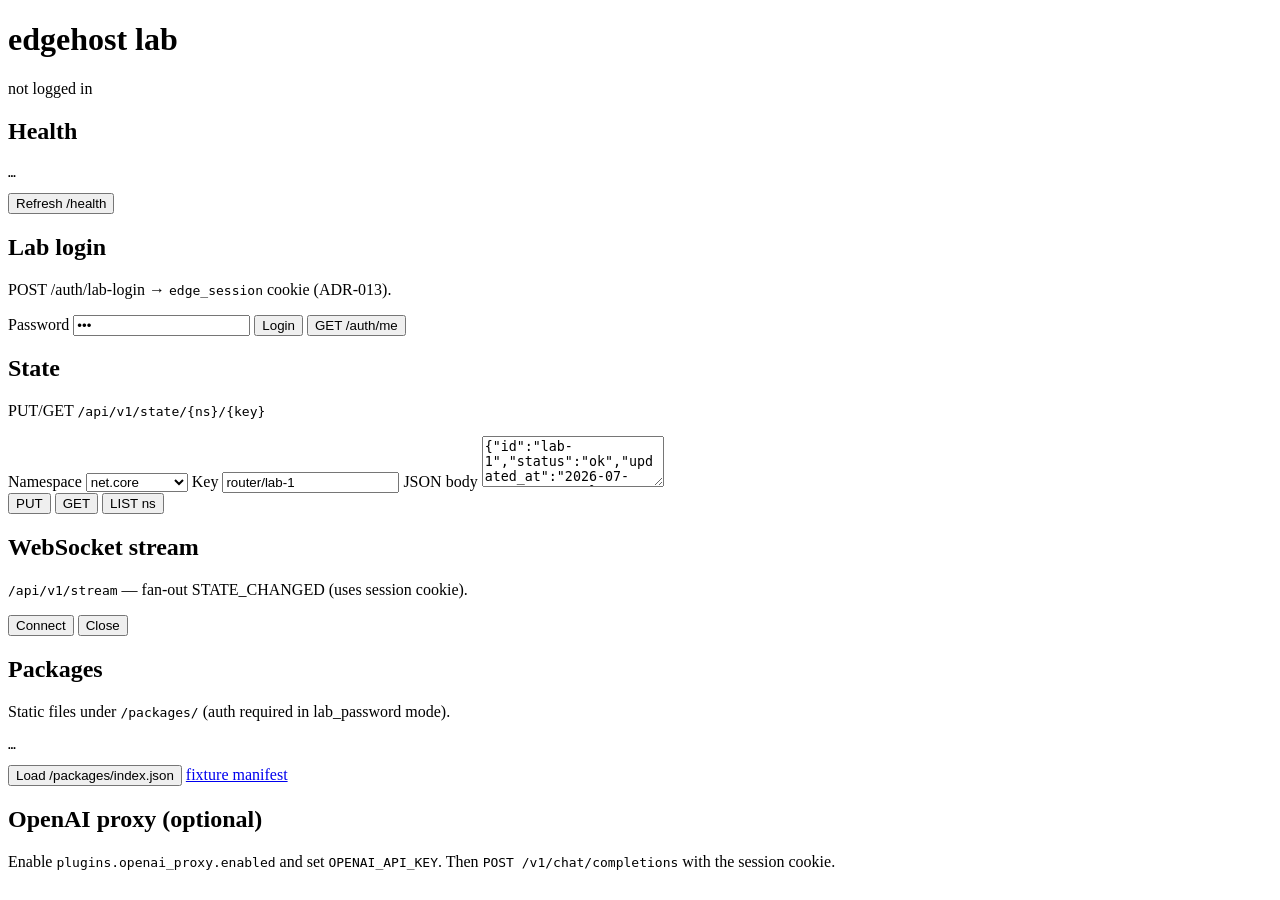
==== spa/index.html @ 2ff58ebe "Lab E2E: lab config, SPA console, fixture packages, smoke script Adds a vertical lab path: lab_passw" ====
<!DOCTYPE html>
<html lang="en">
<head>
  <meta charset="utf-8"/>
  <meta name="viewport" content="width=device-width, initial-scale=1"/>
  <title>edgehost lab console</title>
  <link rel="stylesheet" href="/app.css"/>
</head>
<body>
  <header>
    <h1>edgehost lab</h1>
    <span id="authBadge" class="badge muted">not logged in</span>
  </header>

  <section class="card">
    <h2>Health</h2>
    <pre id="healthOut">…</pre>
    <button type="button" id="btnHealth">Refresh /health</button>
  </section>

  <section class="card">
    <h2>Lab login</h2>
    <p class="hint">POST /auth/lab-login → <code>edge_session</code> cookie (ADR-013).</p>
    <label>Password <input id="labPw" type="password" value="lab" autocomplete="current-password"/></label>
    <button type="button" id="btnLogin">Login</button>
    <button type="button" id="btnMe">GET /auth/me</button>
    <pre id="authOut"></pre>
  </section>

  <section class="card">
    <h2>State</h2>
    <p class="hint">PUT/GET <code>/api/v1/state/{ns}/{key}</code></p>
    <label>Namespace
      <select id="stateNs">
        <option value="net.core">net.core</option>
        <option value="map.dynamic">map.dynamic</option>
      </select>
    </label>
    <label>Key <input id="stateKey" type="text" value="router/lab-1"/></label>
    <label>JSON body
      <textarea id="stateBody" rows="3">{"id":"lab-1","status":"ok","updated_at":"2026-07-18T00:00:00Z"}</textarea>
    </label>
    <div class="row">
      <button type="button" id="btnPut">PUT</button>
      <button type="button" id="btnGet">GET</button>
      <button type="button" id="btnList">LIST ns</button>
    </div>
    <pre id="stateOut"></pre>
  </section>

  <section class="card">
    <h2>WebSocket stream</h2>
    <p class="hint"><code>/api/v1/stream</code> — fan-out STATE_CHANGED (uses session cookie).</p>
    <div class="row">
      <button type="button" id="btnWsConnect">Connect</button>
      <button type="button" id="btnWsClose">Close</button>
    </div>
    <pre id="wsOut" class="log"></pre>
  </section>

  <section class="card">
    <h2>Packages</h2>
    <p class="hint">Static files under <code>/packages/</code> (auth required in lab_password mode).</p>
    <pre id="pkgOut">…</pre>
    <div class="row">
      <button type="button" id="btnPkgIndex">Load /packages/index.json</button>
      <a id="pkgManifest" href="/packages/fixture_basemap/manifest.json" target="_blank" rel="noopener">fixture manifest</a>
    </div>
  </section>

  <section class="card muted">
    <h2>OpenAI proxy (optional)</h2>
    <p>Enable <code>plugins.openai_proxy.enabled</code> and set <code>OPENAI_API_KEY</code>.
       Then <code>POST /v1/chat/completions</code> with the session cookie.</p>
  </section>

  <script src="/app.js"></script>
</body>
</html>
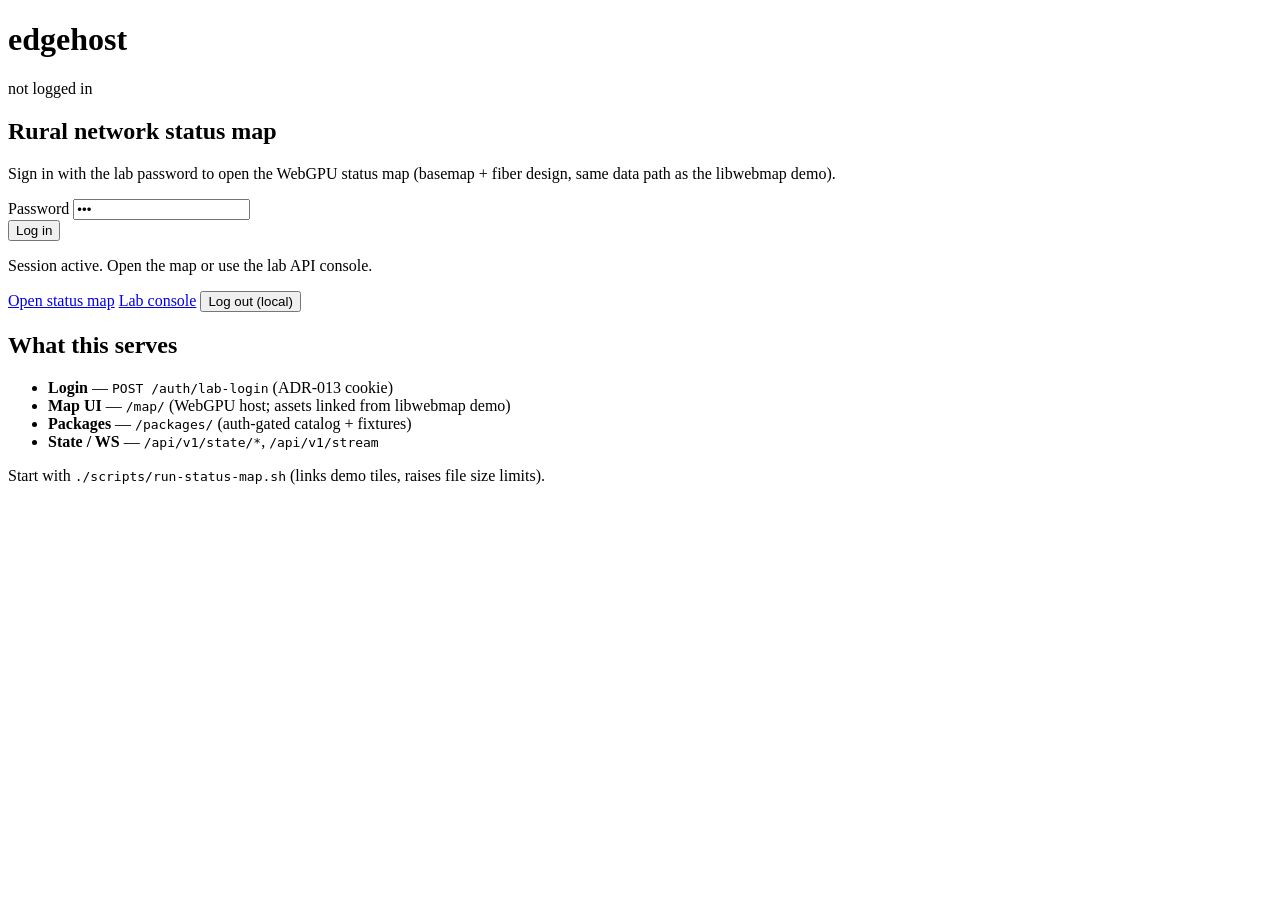
==== commit 58fc48ea: "Add company SPA status map: login shell, /map UI, run-status-map. Serve directory index.html for /ma" ====
--- a/spa/index.html
+++ b/spa/index.html
@@ -3,77 +3,54 @@
 <head>
   <meta charset="utf-8"/>
   <meta name="viewport" content="width=device-width, initial-scale=1"/>
-  <title>edgehost lab console</title>
+  <title>edgehost — status map</title>
   <link rel="stylesheet" href="/app.css"/>
 </head>
-<body>
+<body class="home">
   <header>
-    <h1>edgehost lab</h1>
+    <h1>edgehost</h1>
     <span id="authBadge" class="badge muted">not logged in</span>
   </header>
 
-  <section class="card">
-    <h2>Health</h2>
-    <pre id="healthOut">…</pre>
-    <button type="button" id="btnHealth">Refresh /health</button>
-  </section>
+  <section class="card hero">
+    <h2>Rural network status map</h2>
+    <p class="hint">
+      Sign in with the lab password to open the WebGPU status map
+      (basemap + fiber design, same data path as the libwebmap demo).
+    </p>
 
-  <section class="card">
-    <h2>Lab login</h2>
-    <p class="hint">POST /auth/lab-login → <code>edge_session</code> cookie (ADR-013).</p>
-    <label>Password <input id="labPw" type="password" value="lab" autocomplete="current-password"/></label>
-    <button type="button" id="btnLogin">Login</button>
-    <button type="button" id="btnMe">GET /auth/me</button>
-    <pre id="authOut"></pre>
-  </section>
+    <div id="loginPanel">
+      <label>Password
+        <input id="labPw" type="password" value="lab" autocomplete="current-password"/>
+      </label>
+      <div class="row">
+        <button type="button" id="btnLogin">Log in</button>
+      </div>
+      <pre id="authOut" class="compact"></pre>
+    </div>
 
-  <section class="card">
-    <h2>State</h2>
-    <p class="hint">PUT/GET <code>/api/v1/state/{ns}/{key}</code></p>
-    <label>Namespace
-      <select id="stateNs">
-        <option value="net.core">net.core</option>
-        <option value="map.dynamic">map.dynamic</option>
-      </select>
-    </label>
-    <label>Key <input id="stateKey" type="text" value="router/lab-1"/></label>
-    <label>JSON body
-      <textarea id="stateBody" rows="3">{"id":"lab-1","status":"ok","updated_at":"2026-07-18T00:00:00Z"}</textarea>
-    </label>
-    <div class="row">
-      <button type="button" id="btnPut">PUT</button>
-      <button type="button" id="btnGet">GET</button>
-      <button type="button" id="btnList">LIST ns</button>
-    </div>
-    <pre id="stateOut"></pre>
-  </section>
-
-  <section class="card">
-    <h2>WebSocket stream</h2>
-    <p class="hint"><code>/api/v1/stream</code> — fan-out STATE_CHANGED (uses session cookie).</p>
-    <div class="row">
-      <button type="button" id="btnWsConnect">Connect</button>
-      <button type="button" id="btnWsClose">Close</button>
-    </div>
-    <pre id="wsOut" class="log"></pre>
-  </section>
-
-  <section class="card">
-    <h2>Packages</h2>
-    <p class="hint">Static files under <code>/packages/</code> (auth required in lab_password mode).</p>
-    <pre id="pkgOut">…</pre>
-    <div class="row">
-      <button type="button" id="btnPkgIndex">Load /packages/index.json</button>
-      <a id="pkgManifest" href="/packages/fixture_basemap/manifest.json" target="_blank" rel="noopener">fixture manifest</a>
+    <div id="appPanel" class="hidden">
+      <p class="hint">Session active. Open the map or use the lab API console.</p>
+      <div class="row nav-row">
+        <a class="btn primary" href="/map/">Open status map</a>
+        <a class="btn secondary" href="/lab/">Lab console</a>
+        <button type="button" id="btnLogout" class="ghost">Log out (local)</button>
+      </div>
     </div>
   </section>
 
   <section class="card muted">
-    <h2>OpenAI proxy (optional)</h2>
-    <p>Enable <code>plugins.openai_proxy.enabled</code> and set <code>OPENAI_API_KEY</code>.
-       Then <code>POST /v1/chat/completions</code> with the session cookie.</p>
+    <h2>What this serves</h2>
+    <ul class="plain">
+      <li><strong>Login</strong> — <code>POST /auth/lab-login</code> (ADR-013 cookie)</li>
+      <li><strong>Map UI</strong> — <code>/map/</code> (WebGPU host; assets linked from libwebmap demo)</li>
+      <li><strong>Packages</strong> — <code>/packages/</code> (auth-gated catalog + fixtures)</li>
+      <li><strong>State / WS</strong> — <code>/api/v1/state/*</code>, <code>/api/v1/stream</code></li>
+    </ul>
+    <p class="hint">Start with <code>./scripts/run-status-map.sh</code> (links demo tiles, raises file size limits).</p>
   </section>
 
   <script src="/app.js"></script>
+  <script src="/home.js"></script>
 </body>
 </html>
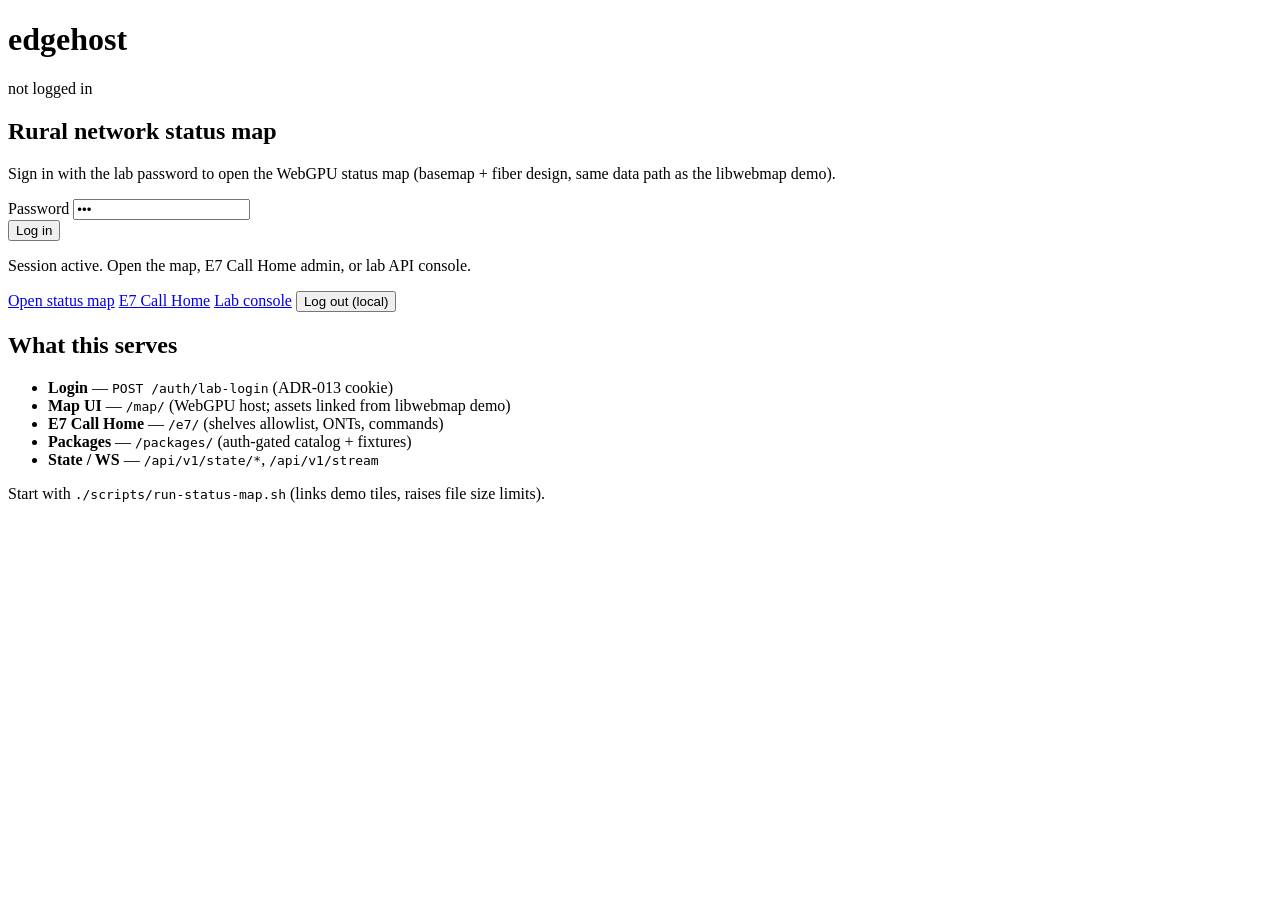
==== commit 64cf8433: "spa: E7 Call Home admin UI (/e7/) PR-6: shelves table, non-durable banner, status metrics, ONT list " ====
--- a/spa/index.html
+++ b/spa/index.html
@@ -30,9 +30,10 @@
     </div>
 
     <div id="appPanel" class="hidden">
-      <p class="hint">Session active. Open the map or use the lab API console.</p>
+      <p class="hint">Session active. Open the map, E7 Call Home admin, or lab API console.</p>
       <div class="row nav-row">
         <a class="btn primary" href="/map/">Open status map</a>
+        <a class="btn secondary" href="/e7/">E7 Call Home</a>
         <a class="btn secondary" href="/lab/">Lab console</a>
         <button type="button" id="btnLogout" class="ghost">Log out (local)</button>
       </div>
@@ -44,6 +45,7 @@
     <ul class="plain">
       <li><strong>Login</strong> — <code>POST /auth/lab-login</code> (ADR-013 cookie)</li>
       <li><strong>Map UI</strong> — <code>/map/</code> (WebGPU host; assets linked from libwebmap demo)</li>
+      <li><strong>E7 Call Home</strong> — <code>/e7/</code> (shelves allowlist, ONTs, commands)</li>
       <li><strong>Packages</strong> — <code>/packages/</code> (auth-gated catalog + fixtures)</li>
       <li><strong>State / WS</strong> — <code>/api/v1/state/*</code>, <code>/api/v1/stream</code></li>
     </ul>
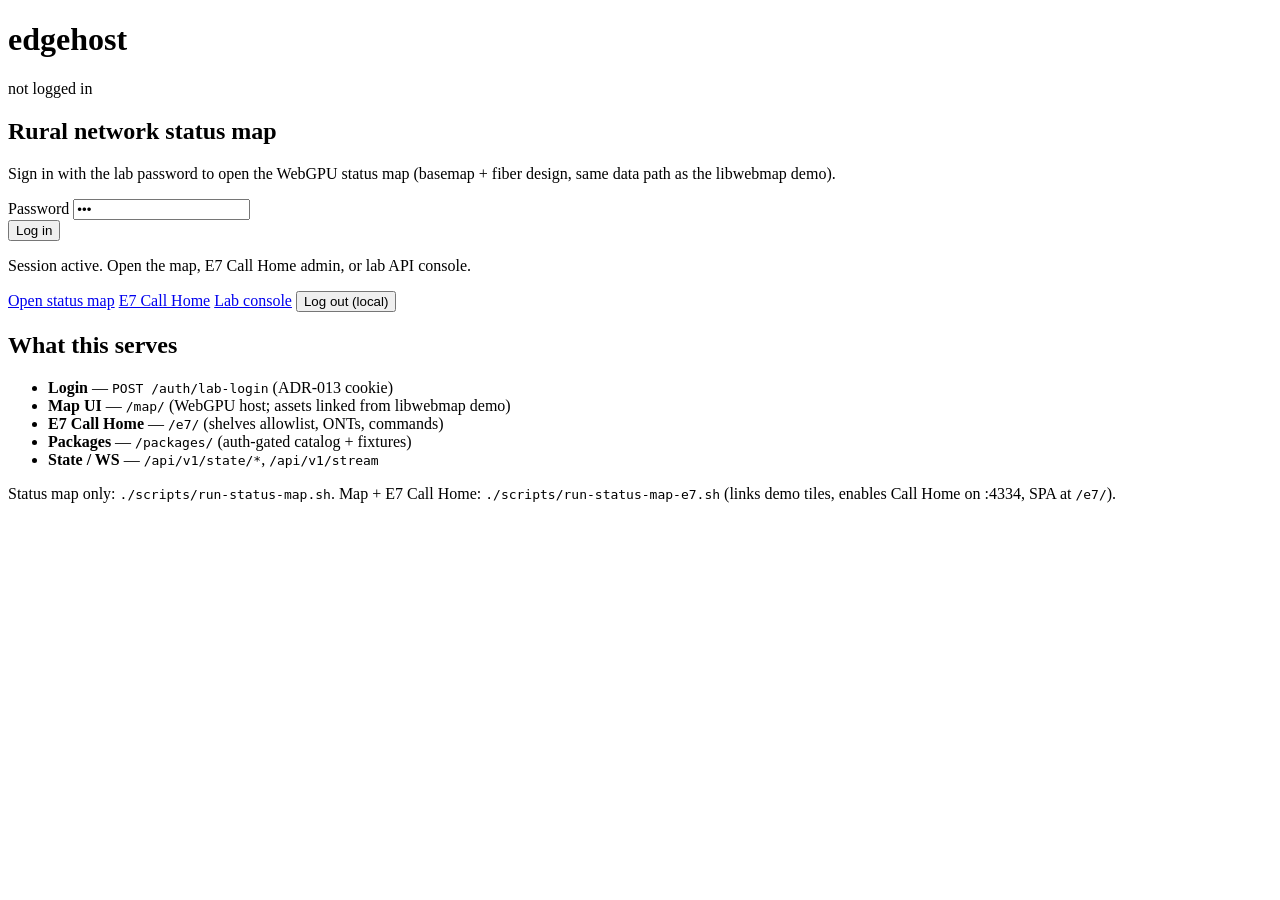
==== commit 6d81ff79: "edgehost: Calix E7 Call Home via libchssh (same-socket) Prefer sibling libchssh as SSH client after " ====
--- a/spa/index.html
+++ b/spa/index.html
@@ -49,7 +49,11 @@
       <li><strong>Packages</strong> — <code>/packages/</code> (auth-gated catalog + fixtures)</li>
       <li><strong>State / WS</strong> — <code>/api/v1/state/*</code>, <code>/api/v1/stream</code></li>
     </ul>
-    <p class="hint">Start with <code>./scripts/run-status-map.sh</code> (links demo tiles, raises file size limits).</p>
+    <p class="hint">
+      Status map only: <code>./scripts/run-status-map.sh</code>.
+      Map + E7 Call Home: <code>./scripts/run-status-map-e7.sh</code>
+      (links demo tiles, enables Call Home on :4334, SPA at <code>/e7/</code>).
+    </p>
   </section>
 
   <script src="/app.js"></script>
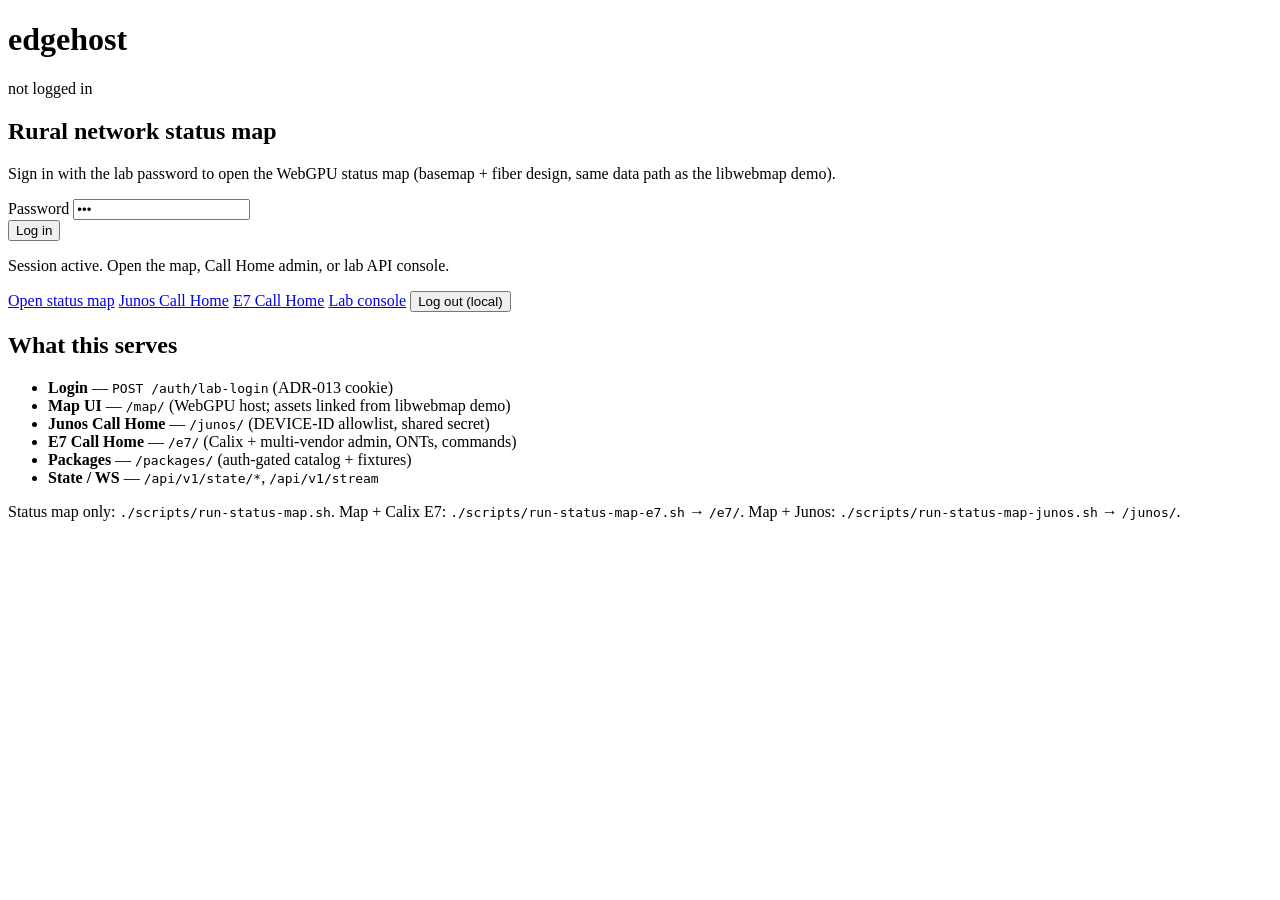
==== commit 7e6c085a: "edgehost: Junos config SPA and multi-vendor Call Home profile Add /junos/ UI for DEVICE-ID allowlist" ====
--- a/spa/index.html
+++ b/spa/index.html
@@ -30,9 +30,10 @@
     </div>
 
     <div id="appPanel" class="hidden">
-      <p class="hint">Session active. Open the map, E7 Call Home admin, or lab API console.</p>
+      <p class="hint">Session active. Open the map, Call Home admin, or lab API console.</p>
       <div class="row nav-row">
         <a class="btn primary" href="/map/">Open status map</a>
+        <a class="btn secondary" href="/junos/">Junos Call Home</a>
         <a class="btn secondary" href="/e7/">E7 Call Home</a>
         <a class="btn secondary" href="/lab/">Lab console</a>
         <button type="button" id="btnLogout" class="ghost">Log out (local)</button>
@@ -45,14 +46,15 @@
     <ul class="plain">
       <li><strong>Login</strong> — <code>POST /auth/lab-login</code> (ADR-013 cookie)</li>
       <li><strong>Map UI</strong> — <code>/map/</code> (WebGPU host; assets linked from libwebmap demo)</li>
-      <li><strong>E7 Call Home</strong> — <code>/e7/</code> (shelves allowlist, ONTs, commands)</li>
+      <li><strong>Junos Call Home</strong> — <code>/junos/</code> (DEVICE-ID allowlist, shared secret)</li>
+      <li><strong>E7 Call Home</strong> — <code>/e7/</code> (Calix + multi-vendor admin, ONTs, commands)</li>
       <li><strong>Packages</strong> — <code>/packages/</code> (auth-gated catalog + fixtures)</li>
       <li><strong>State / WS</strong> — <code>/api/v1/state/*</code>, <code>/api/v1/stream</code></li>
     </ul>
     <p class="hint">
       Status map only: <code>./scripts/run-status-map.sh</code>.
-      Map + E7 Call Home: <code>./scripts/run-status-map-e7.sh</code>
-      (links demo tiles, enables Call Home on :4334, SPA at <code>/e7/</code>).
+      Map + Calix E7: <code>./scripts/run-status-map-e7.sh</code> → <code>/e7/</code>.
+      Map + Junos: <code>./scripts/run-status-map-junos.sh</code> → <code>/junos/</code>.
     </p>
   </section>
 
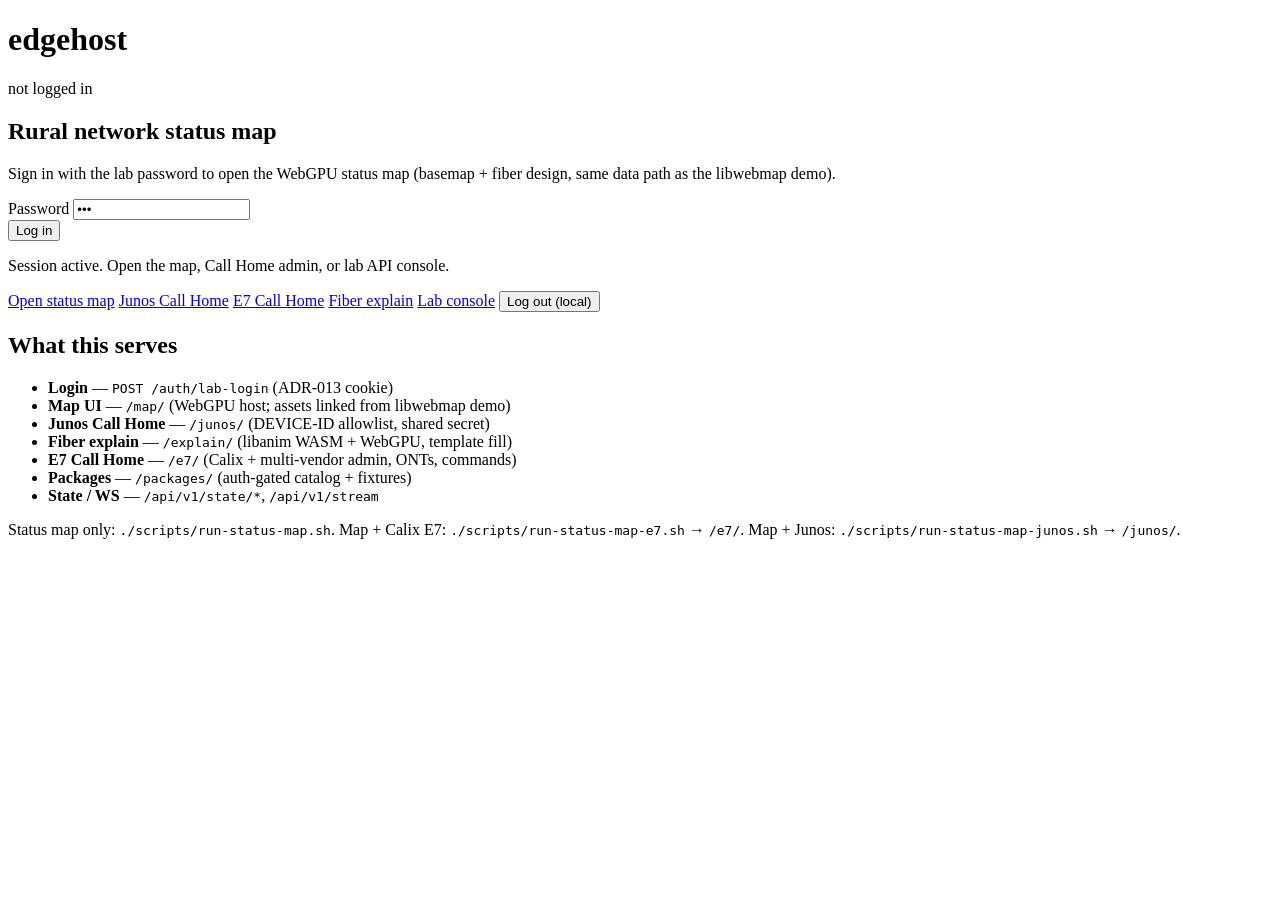
==== commit 50c24a9f: "edgehost: employee /explain SPA and template render API Add libanim-backed POST /api/v1/explain/rend" ====
--- a/spa/index.html
+++ b/spa/index.html
@@ -35,6 +35,7 @@
         <a class="btn primary" href="/map/">Open status map</a>
         <a class="btn secondary" href="/junos/">Junos Call Home</a>
         <a class="btn secondary" href="/e7/">E7 Call Home</a>
+        <a class="btn secondary" href="/explain/">Fiber explain</a>
         <a class="btn secondary" href="/lab/">Lab console</a>
         <button type="button" id="btnLogout" class="ghost">Log out (local)</button>
       </div>
@@ -47,6 +48,7 @@
       <li><strong>Login</strong> — <code>POST /auth/lab-login</code> (ADR-013 cookie)</li>
       <li><strong>Map UI</strong> — <code>/map/</code> (WebGPU host; assets linked from libwebmap demo)</li>
       <li><strong>Junos Call Home</strong> — <code>/junos/</code> (DEVICE-ID allowlist, shared secret)</li>
+      <li><strong>Fiber explain</strong> — <code>/explain/</code> (libanim WASM + WebGPU, template fill)</li>
       <li><strong>E7 Call Home</strong> — <code>/e7/</code> (Calix + multi-vendor admin, ONTs, commands)</li>
       <li><strong>Packages</strong> — <code>/packages/</code> (auth-gated catalog + fixtures)</li>
       <li><strong>State / WS</strong> — <code>/api/v1/state/*</code>, <code>/api/v1/stream</code></li>
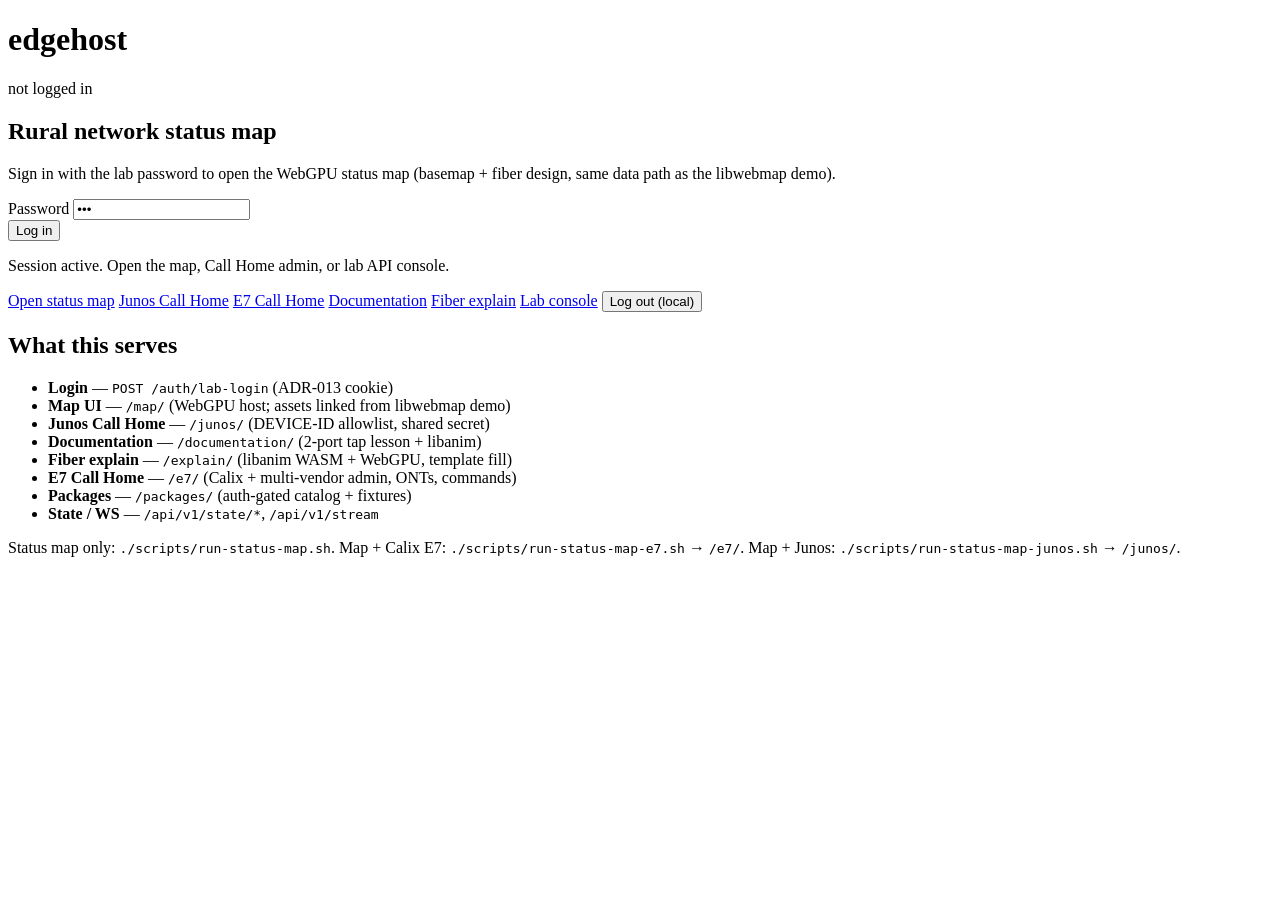
==== commit 16e56d06: "spa: Documentation screen with 2-port tap libanim lesson Add /documentation/ employee page that play" ====
--- a/spa/index.html
+++ b/spa/index.html
@@ -35,6 +35,7 @@
         <a class="btn primary" href="/map/">Open status map</a>
         <a class="btn secondary" href="/junos/">Junos Call Home</a>
         <a class="btn secondary" href="/e7/">E7 Call Home</a>
+        <a class="btn secondary" href="/documentation/">Documentation</a>
         <a class="btn secondary" href="/explain/">Fiber explain</a>
         <a class="btn secondary" href="/lab/">Lab console</a>
         <button type="button" id="btnLogout" class="ghost">Log out (local)</button>
@@ -48,6 +49,7 @@
       <li><strong>Login</strong> — <code>POST /auth/lab-login</code> (ADR-013 cookie)</li>
       <li><strong>Map UI</strong> — <code>/map/</code> (WebGPU host; assets linked from libwebmap demo)</li>
       <li><strong>Junos Call Home</strong> — <code>/junos/</code> (DEVICE-ID allowlist, shared secret)</li>
+      <li><strong>Documentation</strong> — <code>/documentation/</code> (2-port tap lesson + libanim)</li>
       <li><strong>Fiber explain</strong> — <code>/explain/</code> (libanim WASM + WebGPU, template fill)</li>
       <li><strong>E7 Call Home</strong> — <code>/e7/</code> (Calix + multi-vendor admin, ONTs, commands)</li>
       <li><strong>Packages</strong> — <code>/packages/</code> (auth-gated catalog + fixtures)</li>
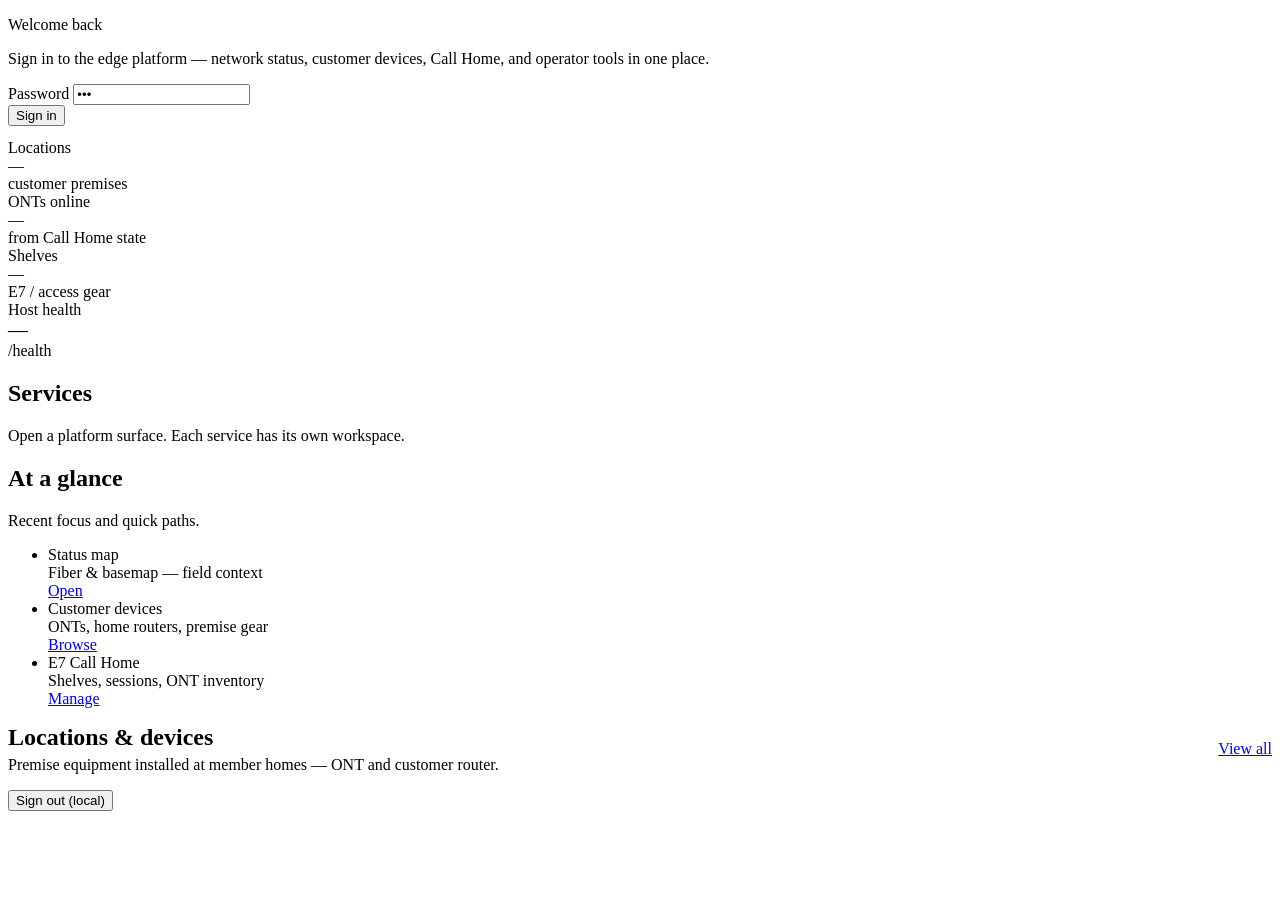
==== commit 7e2417dc: "Add ClickHouse telemetry proxy, CA, devices SPA, and lab polish Wire async ClickHouse JSONEachRow fo" ====
--- a/spa/index.html
+++ b/spa/index.html
@@ -3,66 +3,110 @@
 <head>
   <meta charset="utf-8"/>
   <meta name="viewport" content="width=device-width, initial-scale=1"/>
-  <title>edgehost — status map</title>
+  <title>Home · edgehost</title>
   <link rel="stylesheet" href="/app.css"/>
 </head>
-<body class="home">
-  <header>
-    <h1>edgehost</h1>
-    <span id="authBadge" class="badge muted">not logged in</span>
-  </header>
+<body class="app-shell" data-nav="home" data-title="Home"
+      data-subtitle="Services, locations, and live edge status">
 
-  <section class="card hero">
-    <h2>Rural network status map</h2>
-    <p class="hint">
-      Sign in with the lab password to open the WebGPU status map
-      (basemap + fiber design, same data path as the libwebmap demo).
-    </p>
-
-    <div id="loginPanel">
+  <!-- Signed-out gate (full viewport when not authenticated) -->
+  <div id="loginGate" class="auth-gate hidden">
+    <section class="card">
+      <p class="welcome">Welcome back</p>
+      <p class="hint" style="margin-bottom:1rem">
+        Sign in to the edge platform — network status, customer devices,
+        Call Home, and operator tools in one place.
+      </p>
       <label>Password
         <input id="labPw" type="password" value="lab" autocomplete="current-password"/>
       </label>
       <div class="row">
-        <button type="button" id="btnLogin">Log in</button>
+        <button type="button" id="btnLogin" class="btn primary">Sign in</button>
       </div>
-      <pre id="authOut" class="compact"></pre>
+      <pre id="authOut" class="compact hidden"></pre>
+    </section>
+  </div>
+
+  <div id="dashRoot" class="hidden">
+    <div class="stat-row" id="statRow">
+      <div class="stat-card">
+        <div class="label">Locations</div>
+        <div class="value" id="statLocations">—</div>
+        <div class="delta">customer premises</div>
+      </div>
+      <div class="stat-card">
+        <div class="label">ONTs online</div>
+        <div class="value" id="statOnts">—</div>
+        <div class="delta">from Call Home state</div>
+      </div>
+      <div class="stat-card">
+        <div class="label">Shelves</div>
+        <div class="value" id="statShelves">—</div>
+        <div class="delta">E7 / access gear</div>
+      </div>
+      <div class="stat-card">
+        <div class="label">Host health</div>
+        <div class="value" id="statHealth" style="font-size:1.25rem">—</div>
+        <div class="delta" id="statHealthMeta">/health</div>
+      </div>
     </div>
 
-    <div id="appPanel" class="hidden">
-      <p class="hint">Session active. Open the map, Call Home admin, or lab API console.</p>
-      <div class="row nav-row">
-        <a class="btn primary" href="/map/">Open status map</a>
-        <a class="btn secondary" href="/junos/">Junos Call Home</a>
-        <a class="btn secondary" href="/e7/">E7 Call Home</a>
-        <a class="btn secondary" href="/documentation/">Documentation</a>
-        <a class="btn secondary" href="/explain/">Fiber explain</a>
-        <a class="btn secondary" href="/lab/">Lab console</a>
-        <button type="button" id="btnLogout" class="ghost">Log out (local)</button>
+    <div class="split-2">
+      <section class="card">
+        <h2>Services</h2>
+        <p class="hint">Open a platform surface. Each service has its own workspace.</p>
+        <div class="service-grid" id="serviceGrid"></div>
+      </section>
+
+      <section class="card">
+        <h2>At a glance</h2>
+        <p class="hint">Recent focus and quick paths.</p>
+        <ul class="panel-list" id="glanceList">
+          <li>
+            <div>
+              <div class="pl-title">Status map</div>
+              <div class="pl-sub">Fiber & basemap — field context</div>
+            </div>
+            <a class="btn secondary" href="/map/">Open</a>
+          </li>
+          <li>
+            <div>
+              <div class="pl-title">Customer devices</div>
+              <div class="pl-sub">ONTs, home routers, premise gear</div>
+            </div>
+            <a class="btn secondary" href="/devices/">Browse</a>
+          </li>
+          <li>
+            <div>
+              <div class="pl-title">E7 Call Home</div>
+              <div class="pl-sub">Shelves, sessions, ONT inventory</div>
+            </div>
+            <a class="btn secondary" href="/e7/">Manage</a>
+          </li>
+        </ul>
+      </section>
+    </div>
+
+    <section class="card">
+      <div class="device-head" style="display:flex;justify-content:space-between;align-items:center;flex-wrap:wrap;gap:.5rem">
+        <div>
+          <h2 style="margin:0">Locations &amp; devices</h2>
+          <p class="hint" style="margin:0.35rem 0 0">
+            Premise equipment installed at member homes — ONT and customer router.
+          </p>
+        </div>
+        <a class="btn secondary" href="/devices/">View all</a>
       </div>
+      <div class="device-grid" id="devicePreview" style="margin-top:1rem"></div>
+    </section>
+
+    <div class="row" style="margin-top:0.5rem">
+      <button type="button" id="btnLogout" class="ghost">Sign out (local)</button>
     </div>
-  </section>
-
-  <section class="card muted">
-    <h2>What this serves</h2>
-    <ul class="plain">
-      <li><strong>Login</strong> — <code>POST /auth/lab-login</code> (ADR-013 cookie)</li>
-      <li><strong>Map UI</strong> — <code>/map/</code> (WebGPU host; assets linked from libwebmap demo)</li>
-      <li><strong>Junos Call Home</strong> — <code>/junos/</code> (DEVICE-ID allowlist, shared secret)</li>
-      <li><strong>Documentation</strong> — <code>/documentation/</code> (2-port tap lesson + libanim)</li>
-      <li><strong>Fiber explain</strong> — <code>/explain/</code> (libanim WASM + WebGPU, template fill)</li>
-      <li><strong>E7 Call Home</strong> — <code>/e7/</code> (Calix + multi-vendor admin, ONTs, commands)</li>
-      <li><strong>Packages</strong> — <code>/packages/</code> (auth-gated catalog + fixtures)</li>
-      <li><strong>State / WS</strong> — <code>/api/v1/state/*</code>, <code>/api/v1/stream</code></li>
-    </ul>
-    <p class="hint">
-      Status map only: <code>./scripts/run-status-map.sh</code>.
-      Map + Calix E7: <code>./scripts/run-status-map-e7.sh</code> → <code>/e7/</code>.
-      Map + Junos: <code>./scripts/run-status-map-junos.sh</code> → <code>/junos/</code>.
-    </p>
-  </section>
+  </div>
 
   <script src="/app.js"></script>
+  <script src="/shell.js"></script>
   <script src="/home.js"></script>
 </body>
 </html>
